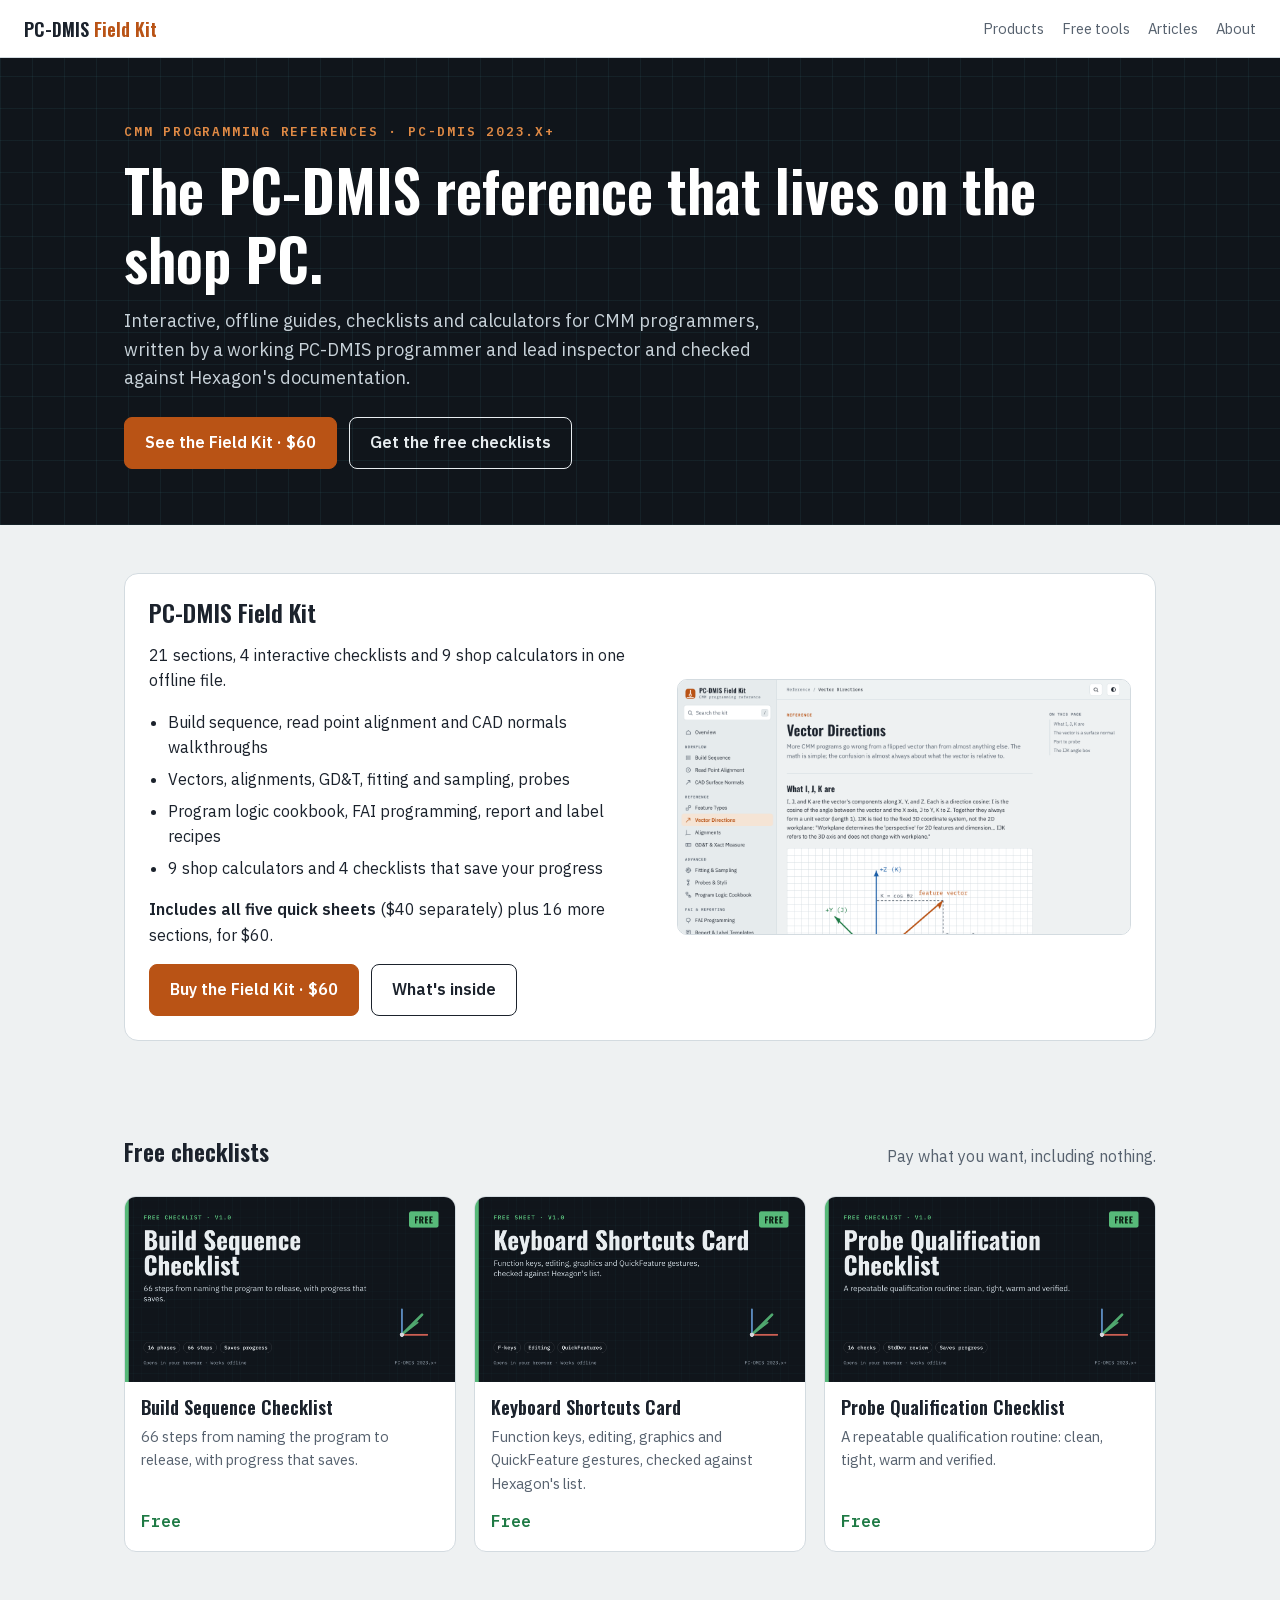
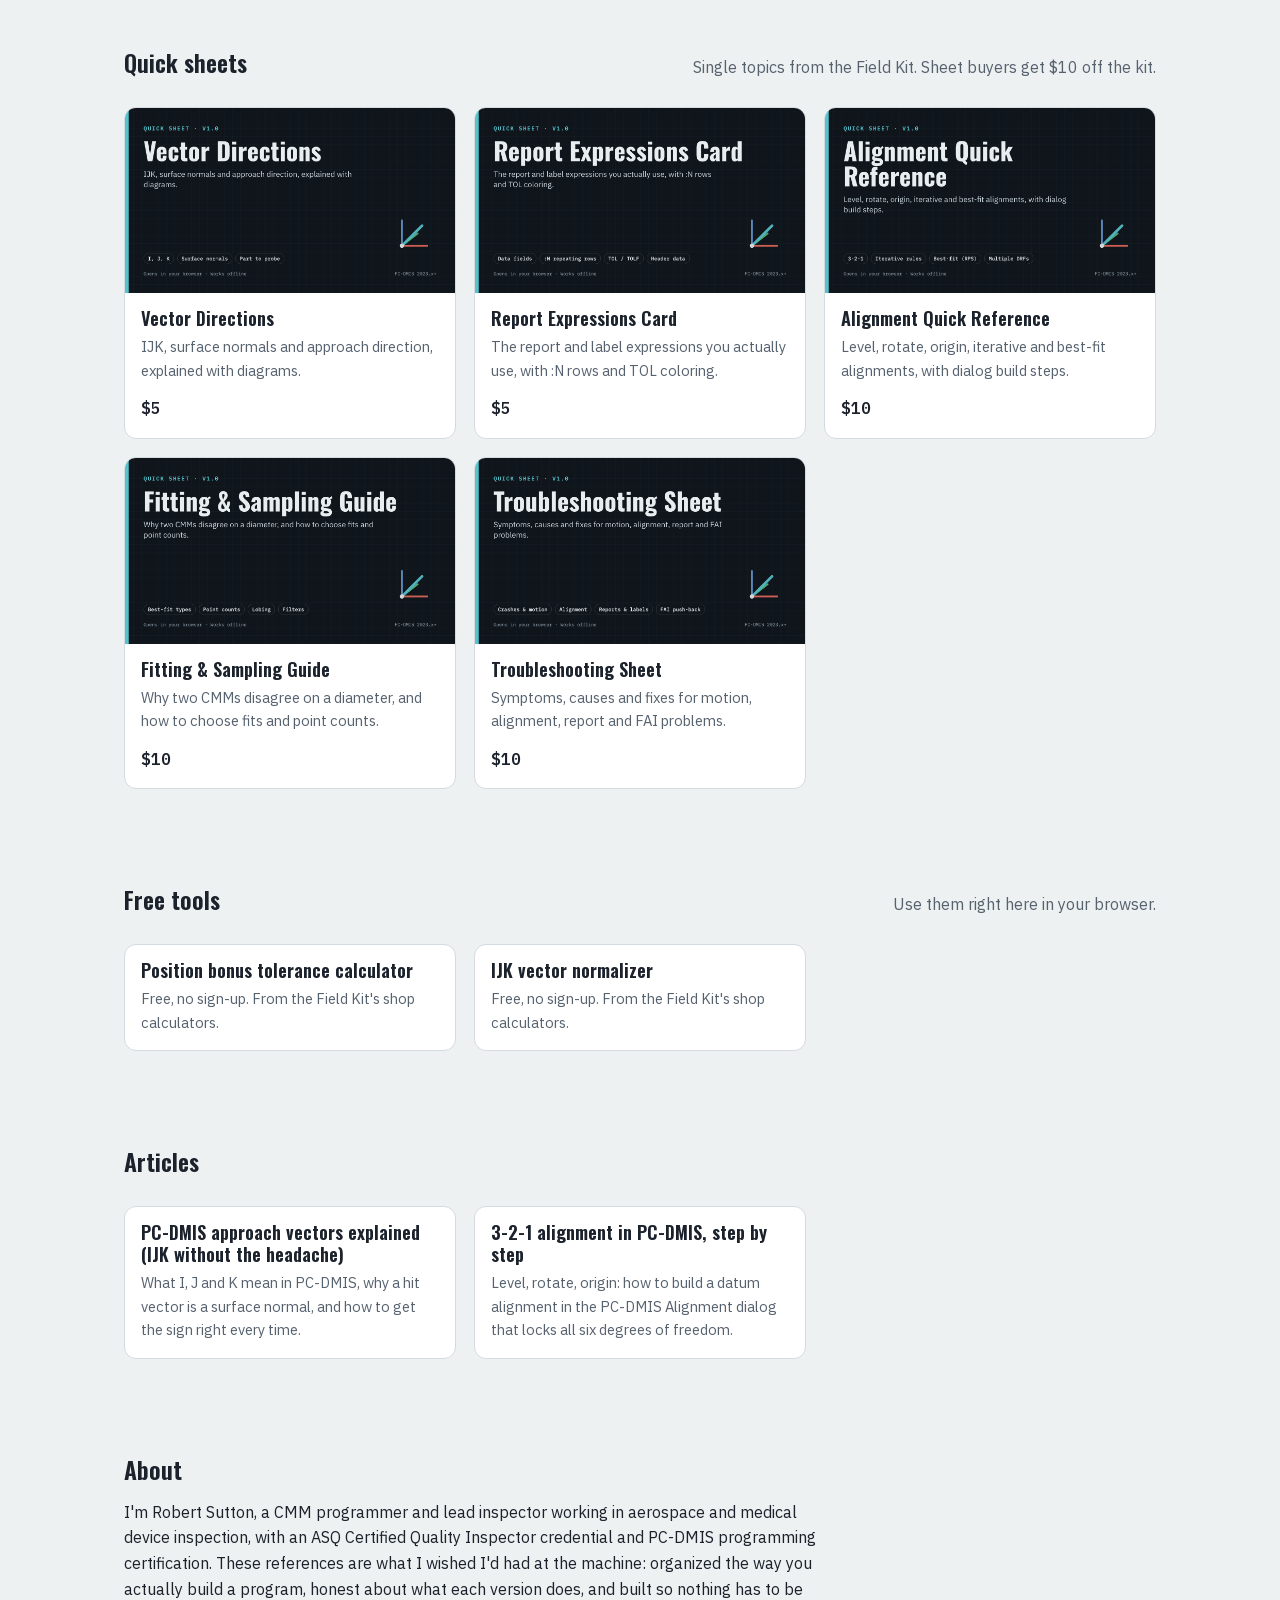
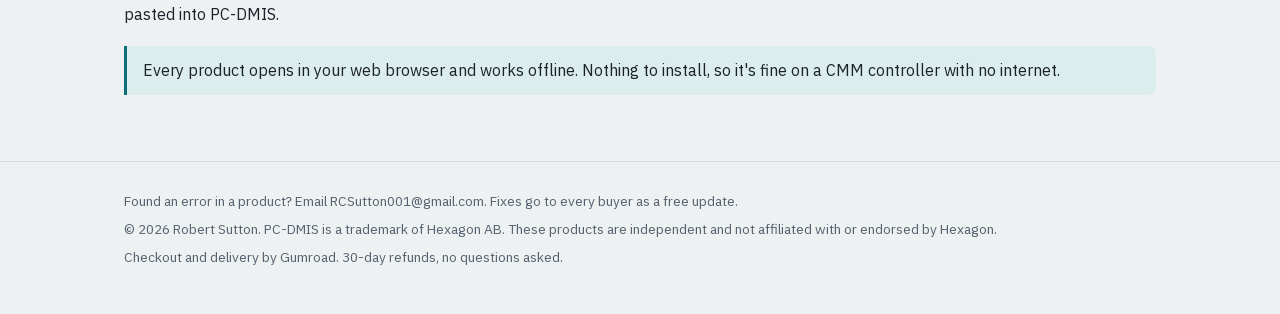
==== index.html @ 4159a002 "Store website v1.0 (staged for launch) Co-Authored-By: Claude Opus 5.5 <noreply@anthropic.com> Claud" ====
<!doctype html>
<html lang="en"><head><meta charset="utf-8"><meta name="viewport" content="width=device-width, initial-scale=1">
<title>PC-DMIS Field Kit · CMM programming references, checklists and calculators</title><meta name="description" content="Interactive offline PC-DMIS references for CMM programmers: the Field Kit, quick sheets, free checklists and free calculators.">
<link rel="canonical" href="https://robbmx07.github.io/gumroad-Latest/index.html">
<meta property="og:title" content="PC-DMIS Field Kit · CMM programming references, checklists and calculators"><meta property="og:description" content="Interactive offline PC-DMIS references for CMM programmers: the Field Kit, quick sheets, free checklists and free calculators.">
<meta property="og:type" content="website"><meta property="og:url" content="https://robbmx07.github.io/gumroad-Latest/index.html"><meta property="og:image" content="https://robbmx07.github.io/gumroad-Latest/img/field-kit-cover.png">
<meta name="twitter:card" content="summary_large_image">
<link rel="stylesheet" href="assets/fonts.css"><link rel="stylesheet" href="assets/site.css"><script type="application/ld+json">{"@context": "https://schema.org", "@type": "ItemList", "itemListElement": [{"@type": "ListItem", "position": 1, "url": "https://robbmx07.github.io/gumroad-Latest/products/field-kit.html", "name": "PC-DMIS Field Kit"}, {"@type": "ListItem", "position": 2, "url": "https://robbmx07.github.io/gumroad-Latest/products/vector-directions.html", "name": "Vector Directions"}, {"@type": "ListItem", "position": 3, "url": "https://robbmx07.github.io/gumroad-Latest/products/report-expressions.html", "name": "Report Expressions Card"}, {"@type": "ListItem", "position": 4, "url": "https://robbmx07.github.io/gumroad-Latest/products/alignment-reference.html", "name": "Alignment Quick Reference"}, {"@type": "ListItem", "position": 5, "url": "https://robbmx07.github.io/gumroad-Latest/products/fitting-sampling.html", "name": "Fitting & Sampling Guide"}, {"@type": "ListItem", "position": 6, "url": "https://robbmx07.github.io/gumroad-Latest/products/troubleshooting.html", "name": "Troubleshooting Sheet"}, {"@type": "ListItem", "position": 7, "url": "https://robbmx07.github.io/gumroad-Latest/products/build-sequence.html", "name": "Build Sequence Checklist"}, {"@type": "ListItem", "position": 8, "url": "https://robbmx07.github.io/gumroad-Latest/products/shortcuts.html", "name": "Keyboard Shortcuts Card"}, {"@type": "ListItem", "position": 9, "url": "https://robbmx07.github.io/gumroad-Latest/products/probe-qualification.html", "name": "Probe Qualification Checklist"}]}</script><script data-goatcounter="https://robbmxstore.goatcounter.com/count" async src="https://gc.zgo.at/count.js"></script>
</head><body>
<nav class="nav"><a class="brand" href="index.html">PC-DMIS <span>Field Kit</span></a><span class="sp"></span>
<a class="l" href="index.html#products">Products</a><a class="l" href="tools/bonus-tolerance-calculator.html">Free tools</a><a class="l" href="index.html#articles">Articles</a><a class="l" href="index.html#about">About</a></nav>
<header class="hero"><div class="wrap"><div class="eb">CMM programming references · PC-DMIS 2023.x+</div>
<h1>The PC-DMIS reference that lives on the shop PC.</h1>
<p>Interactive, offline guides, checklists and calculators for CMM programmers, written by a working PC-DMIS programmer and lead inspector and checked against Hexagon's documentation.</p>
<div class="btns"><a class="btn" href="products/field-kit.html">See the Field Kit · $60</a><a class="btn ghost" href="#free">Get the free checklists</a></div></div></header>
<main>
<section><div class="wrap"><div class="feature"><div><h2>PC-DMIS Field Kit</h2>
<p>21 sections, 4 interactive checklists and 9 shop calculators in one offline file.</p><ul class="ticks"><li>Build sequence, read point alignment and CAD normals walkthroughs</li><li>Vectors, alignments, GD&amp;T, fitting and sampling, probes</li><li>Program logic cookbook, FAI programming, report and label recipes</li><li>9 shop calculators and 4 checklists that save your progress</li></ul>
<p><b>Includes all five quick sheets</b> ($40 separately) plus 16 more sections, for $60.</p>
<div class="btns"><a class="btn" href="https://robbmx.gumroad.com/l/field-kit?ref=site">Buy the Field Kit · $60</a><a class="btn ghost" href="products/field-kit.html" style="color:var(--text)">What's inside</a></div></div>
<img src="img/field-kit-preview-2.png" alt="Field Kit vector directions page" loading="lazy" width="1280" height="720"></div></div></section>
<section id="free"><div class="wrap"><div class="sec-h"><h2>Free checklists</h2><p>Pay what you want, including nothing.</p></div><div class="grid"><a class="card" href="products/build-sequence.html"><img src="img/build-sequence-cover.png" alt="Build Sequence Checklist cover" loading="lazy" width="1280" height="720"><div class="b"><h3>Build Sequence Checklist</h3><p>66 steps from naming the program to release, with progress that saves.</p><div class="price free">Free</div></div></a><a class="card" href="products/shortcuts.html"><img src="img/shortcuts-cover.png" alt="Keyboard Shortcuts Card cover" loading="lazy" width="1280" height="720"><div class="b"><h3>Keyboard Shortcuts Card</h3><p>Function keys, editing, graphics and QuickFeature gestures, checked against Hexagon&#x27;s list.</p><div class="price free">Free</div></div></a><a class="card" href="products/probe-qualification.html"><img src="img/probe-qualification-cover.png" alt="Probe Qualification Checklist cover" loading="lazy" width="1280" height="720"><div class="b"><h3>Probe Qualification Checklist</h3><p>A repeatable qualification routine: clean, tight, warm and verified.</p><div class="price free">Free</div></div></a></div></div></section>
<section id="products"><div class="wrap"><div class="sec-h"><h2>Quick sheets</h2><p>Single topics from the Field Kit. Sheet buyers get $10 off the kit.</p></div><div class="grid"><a class="card" href="products/vector-directions.html"><img src="img/vector-directions-cover.png" alt="Vector Directions cover" loading="lazy" width="1280" height="720"><div class="b"><h3>Vector Directions</h3><p>IJK, surface normals and approach direction, explained with diagrams.</p><div class="price">$5</div></div></a><a class="card" href="products/report-expressions.html"><img src="img/report-expressions-cover.png" alt="Report Expressions Card cover" loading="lazy" width="1280" height="720"><div class="b"><h3>Report Expressions Card</h3><p>The report and label expressions you actually use, with :N rows and TOL coloring.</p><div class="price">$5</div></div></a><a class="card" href="products/alignment-reference.html"><img src="img/alignment-reference-cover.png" alt="Alignment Quick Reference cover" loading="lazy" width="1280" height="720"><div class="b"><h3>Alignment Quick Reference</h3><p>Level, rotate, origin, iterative and best-fit alignments, with dialog build steps.</p><div class="price">$10</div></div></a><a class="card" href="products/fitting-sampling.html"><img src="img/fitting-sampling-cover.png" alt="Fitting &amp; Sampling Guide cover" loading="lazy" width="1280" height="720"><div class="b"><h3>Fitting &amp; Sampling Guide</h3><p>Why two CMMs disagree on a diameter, and how to choose fits and point counts.</p><div class="price">$10</div></div></a><a class="card" href="products/troubleshooting.html"><img src="img/troubleshooting-cover.png" alt="Troubleshooting Sheet cover" loading="lazy" width="1280" height="720"><div class="b"><h3>Troubleshooting Sheet</h3><p>Symptoms, causes and fixes for motion, alignment, report and FAI problems.</p><div class="price">$10</div></div></a></div></div></section>
<section><div class="wrap"><div class="sec-h"><h2>Free tools</h2><p>Use them right here in your browser.</p></div><div class="grid">
<a class="card" href="tools/bonus-tolerance-calculator.html"><div class="b"><h3>Position bonus tolerance calculator</h3><p>Free, no sign-up. From the Field Kit's shop calculators.</p></div></a><a class="card" href="tools/ijk-vector-normalizer.html"><div class="b"><h3>IJK vector normalizer</h3><p>Free, no sign-up. From the Field Kit's shop calculators.</p></div></a></div></div></section>
<section id="articles"><div class="wrap"><div class="sec-h"><h2>Articles</h2></div><div class="grid">
<a class="card" href="articles/pc-dmis-approach-vectors-explained.html"><div class="b"><h3>PC-DMIS approach vectors explained (IJK without the headache)</h3><p>What I, J and K mean in PC-DMIS, why a hit vector is a surface normal, and how to get the sign right every time.</p></div></a><a class="card" href="articles/3-2-1-alignment-in-pc-dmis.html"><div class="b"><h3>3-2-1 alignment in PC-DMIS, step by step</h3><p>Level, rotate, origin: how to build a datum alignment in the PC-DMIS Alignment dialog that locks all six degrees of freedom.</p></div></a></div></div></section>
<section id="about"><div class="wrap"><h2>About</h2><p style="max-width:70ch">I'm Robert Sutton, a CMM programmer and lead inspector working in aerospace and medical device inspection, with an ASQ Certified Quality Inspector credential and PC-DMIS programming certification. These references are what I wished I'd had at the machine: organized the way you actually build a program, honest about what each version does, and built so nothing has to be pasted into PC-DMIS.</p>
<div class="note">Every product opens in your web browser and works offline. Nothing to install, so it's fine on a CMM controller with no internet.</div></div></section>
</main>
<footer class="foot"><div class="wrap"><p>Found an error in a product? Email RCSutton001@gmail.com. Fixes go to every buyer as a free update.</p>
<p>© 2026 Robert Sutton. PC-DMIS is a trademark of Hexagon AB. These products are independent and not affiliated with or endorsed by Hexagon.</p>
<p>Checkout and delivery by Gumroad. 30-day refunds, no questions asked.</p></div></footer>
</body></html>
---- assets/fonts.css ----
/* Fonts: Oswald, IBM Plex Sans, IBM Plex Mono, Archivo. SIL Open Font License 1.1 (scripts.sil.org/OFL). Subset and embedded for offline use. */
@font-face{font-family:'Oswald';font-style:normal;font-weight:500;font-display:swap;src:url([data-uri]) format('woff')}
@font-face{font-family:'Oswald';font-style:normal;font-weight:600;font-display:swap;src:url([data-uri]) format('woff')}
@font-face{font-family:'Oswald';font-style:normal;font-weight:700;font-display:swap;src:url([data-uri]) format('woff')}
@font-face{font-family:'IBM Plex Sans';font-style:normal;font-weight:400;font-display:swap;src:url([data-uri]) format('woff')}
@font-face{font-family:'IBM Plex Sans';font-style:normal;font-weight:500;font-display:swap;src:url([data-uri]) format('woff')}
@font-face{font-family:'IBM Plex Sans';font-style:normal;font-weight:600;font-display:swap;src:url([data-uri]) format('woff')}
@font-face{font-family:'IBM Plex Sans';font-style:italic;font-weight:400;font-display:swap;src:url([data-uri]) format('woff')}
@font-face{font-family:'IBM Plex Mono';font-style:normal;font-weight:400;font-display:swap;src:url([data-uri]) format('woff')}
@font-face{font-family:'IBM Plex Mono';font-style:normal;font-weight:500;font-display:swap;src:url([data-uri]) format('woff')}
@font-face{font-family:'IBM Plex Mono';font-style:normal;font-weight:600;font-display:swap;src:url([data-uri]) format('woff')}
---- assets/site.css ----
:root{--bg:#eef1f2;--surface:#fff;--surface-2:#e4e9eb;--text:#1b222c;--muted:#57626f;--line:#d3dbe0;--accent:#b95315;--accent-soft:#f5e4d5;--accent-ink:#fff;--teal:#0f6e78;--teal-soft:#dcedee;--ok:#1f7a45;--ok-soft:#dcefe3;--bad:#b23a2c;--code:#e9eef0;--hero:#10151b;--hero-ink:#e8edf0;
--fd:"Oswald","Arial Narrow",Arial,sans-serif;--fb:"IBM Plex Sans",system-ui,-apple-system,"Segoe UI",sans-serif;--fm:"IBM Plex Mono",ui-monospace,Consolas,monospace}
@media (prefers-color-scheme:dark){:root{--bg:#10151b;--surface:#171d25;--surface-2:#1f2731;--text:#e8edf0;--muted:#9aa7b3;--line:#2b3541;--accent:#e08a45;--accent-soft:#3a2a1c;--accent-ink:#1a1008;--teal:#57c2cc;--teal-soft:#173238;--ok:#57b979;--ok-soft:#173222;--bad:#e2685a;--code:#1b232c;--hero:#0b0f14}}
*{box-sizing:border-box}img{max-width:100%;height:auto}body{margin:0;background:var(--bg);color:var(--text);font-family:var(--fb);font-size:16px;line-height:1.6}
a{color:var(--teal)}h1,h2,h3{font-family:var(--fd);font-weight:600;line-height:1.2;margin:0 0 .5em}
code{font-family:var(--fm);font-size:.9em;background:var(--code);padding:1px 5px;border-radius:4px;overflow-wrap:anywhere}
.nav{display:flex;align-items:center;gap:18px;padding:14px 24px;background:var(--surface);border-bottom:1px solid var(--line);position:sticky;top:0;z-index:5;flex-wrap:wrap}
.nav .brand{font-family:var(--fd);font-weight:600;font-size:1.15rem;color:var(--text);text-decoration:none}.nav .brand span{color:var(--accent)}
.nav .sp{flex:1}.nav a.l{color:var(--muted);text-decoration:none;font-size:.92rem}.nav a.l:hover{color:var(--text)}
.wrap{max-width:1080px;margin:0 auto;padding:0 24px}
.hero{background:var(--hero);color:var(--hero-ink);padding:64px 0 56px;background-image:repeating-linear-gradient(0deg,rgba(87,194,204,.07) 0 1px,transparent 1px 32px),repeating-linear-gradient(90deg,rgba(87,194,204,.07) 0 1px,transparent 1px 32px)}
.hero .eb{font-family:var(--fm);font-size:.8rem;letter-spacing:.14em;text-transform:uppercase;color:#e08a45;font-weight:600}
.hero h1{font-size:clamp(2.2rem,5vw,3.6rem);margin:12px 0 14px;color:#fff}.hero p{max-width:62ch;font-size:1.12rem;color:#c9d3da;margin:0 0 24px}
.btn{display:inline-flex;align-items:center;gap:8px;padding:12px 20px;border-radius:8px;font-weight:600;text-decoration:none;border:1.5px solid var(--accent);background:var(--accent);color:var(--accent-ink)}
.btn.ghost{background:transparent;color:inherit;border-color:currentColor}.btns{display:flex;gap:12px;flex-wrap:wrap}
section{padding:48px 0}.sec-h{display:flex;align-items:baseline;justify-content:space-between;gap:12px;flex-wrap:wrap;margin-bottom:18px}.sec-h p{margin:0;color:var(--muted)}
.grid{display:grid;grid-template-columns:repeat(auto-fill,minmax(250px,1fr));gap:18px}
.card{background:var(--surface);border:1px solid var(--line);border-radius:12px;overflow:hidden;display:flex;flex-direction:column;text-decoration:none;color:var(--text)}
.card img{width:100%;height:auto;aspect-ratio:16/9;object-fit:cover;display:block;background:var(--hero)}
.card .b{padding:14px 16px 16px;display:flex;flex-direction:column;gap:6px;flex:1}.card h3{font-size:1.15rem;margin:0}.card p{margin:0;color:var(--muted);font-size:.92rem}
.price{font-family:var(--fm);font-weight:600;margin-top:auto;padding-top:8px}.price.free{color:var(--ok)}
.feature{display:grid;grid-template-columns:1.1fr 1fr;gap:28px;align-items:center;background:var(--surface);border:1px solid var(--line);border-radius:14px;padding:24px}
.feature img{width:100%;border-radius:10px;border:1px solid var(--line)}
ul.ticks{padding-left:1.2em;margin:0 0 16px}ul.ticks li{margin:0 0 6px}
.note{border-left:3px solid var(--teal);background:var(--teal-soft);padding:12px 16px;border-radius:0 8px 8px 0;margin:18px 0}
.foot{border-top:1px solid var(--line);padding:28px 0 40px;color:var(--muted);font-size:.86rem}.foot p{margin:0 0 6px}
.prod{display:grid;grid-template-columns:1.3fr 1fr;gap:32px;align-items:start;padding:36px 0}
.prod img.cover{width:100%;border-radius:12px;border:1px solid var(--line)}
.buybox{background:var(--surface);border:1px solid var(--line);border-radius:12px;padding:20px;position:sticky;top:80px}
.buybox .p{font-family:var(--fd);font-size:2.2rem;font-weight:600}.buybox ul{padding-left:1.1em;color:var(--muted);font-size:.92rem}
.shots{display:grid;grid-template-columns:repeat(auto-fill,minmax(300px,1fr));gap:14px}.shots img{width:100%;border-radius:10px;border:1px solid var(--line)}
.faq dt{font-weight:600;margin-top:14px}.faq dd{margin:4px 0 0;color:var(--muted)}
article{max-width:72ch}article h2{margin-top:1.6em}article table{border-collapse:collapse;width:100%;font-size:.94rem;margin:12px 0}article th,article td{border-bottom:1px solid var(--line);padding:8px;text-align:left}
.cta{background:var(--accent-soft);border:1px solid var(--accent);border-radius:12px;padding:18px 20px;margin:28px 0}
.calc{background:var(--surface);border:1px solid var(--line);border-radius:12px;padding:20px;max-width:720px}
.calc .row{display:grid;grid-template-columns:repeat(auto-fit,minmax(150px,1fr));gap:12px;margin-bottom:12px}
.calc label{display:block;font-size:.84rem;font-weight:600;margin-bottom:4px}.calc input,.calc select{width:100%;padding:9px 10px;border-radius:8px;border:1px solid var(--line);background:var(--surface);color:var(--text);font:inherit}
.out{display:grid;grid-template-columns:repeat(auto-fit,minmax(150px,1fr));gap:10px;margin-top:14px}.out div{background:var(--surface-2);border-radius:8px;padding:10px 12px}.out span{display:block;font-family:var(--fm);font-size:.72rem;text-transform:uppercase;letter-spacing:.08em;color:var(--muted)}.out b{font-family:var(--fm);font-size:1.15rem}
.msg{margin-top:10px;font-size:.92rem}.pass{color:var(--ok);font-weight:700}.fail{color:var(--bad);font-weight:700}
@media (max-width:820px){.feature,.prod{grid-template-columns:1fr}.buybox{position:static}.nav{padding:12px 16px}.wrap{padding:0 16px}}
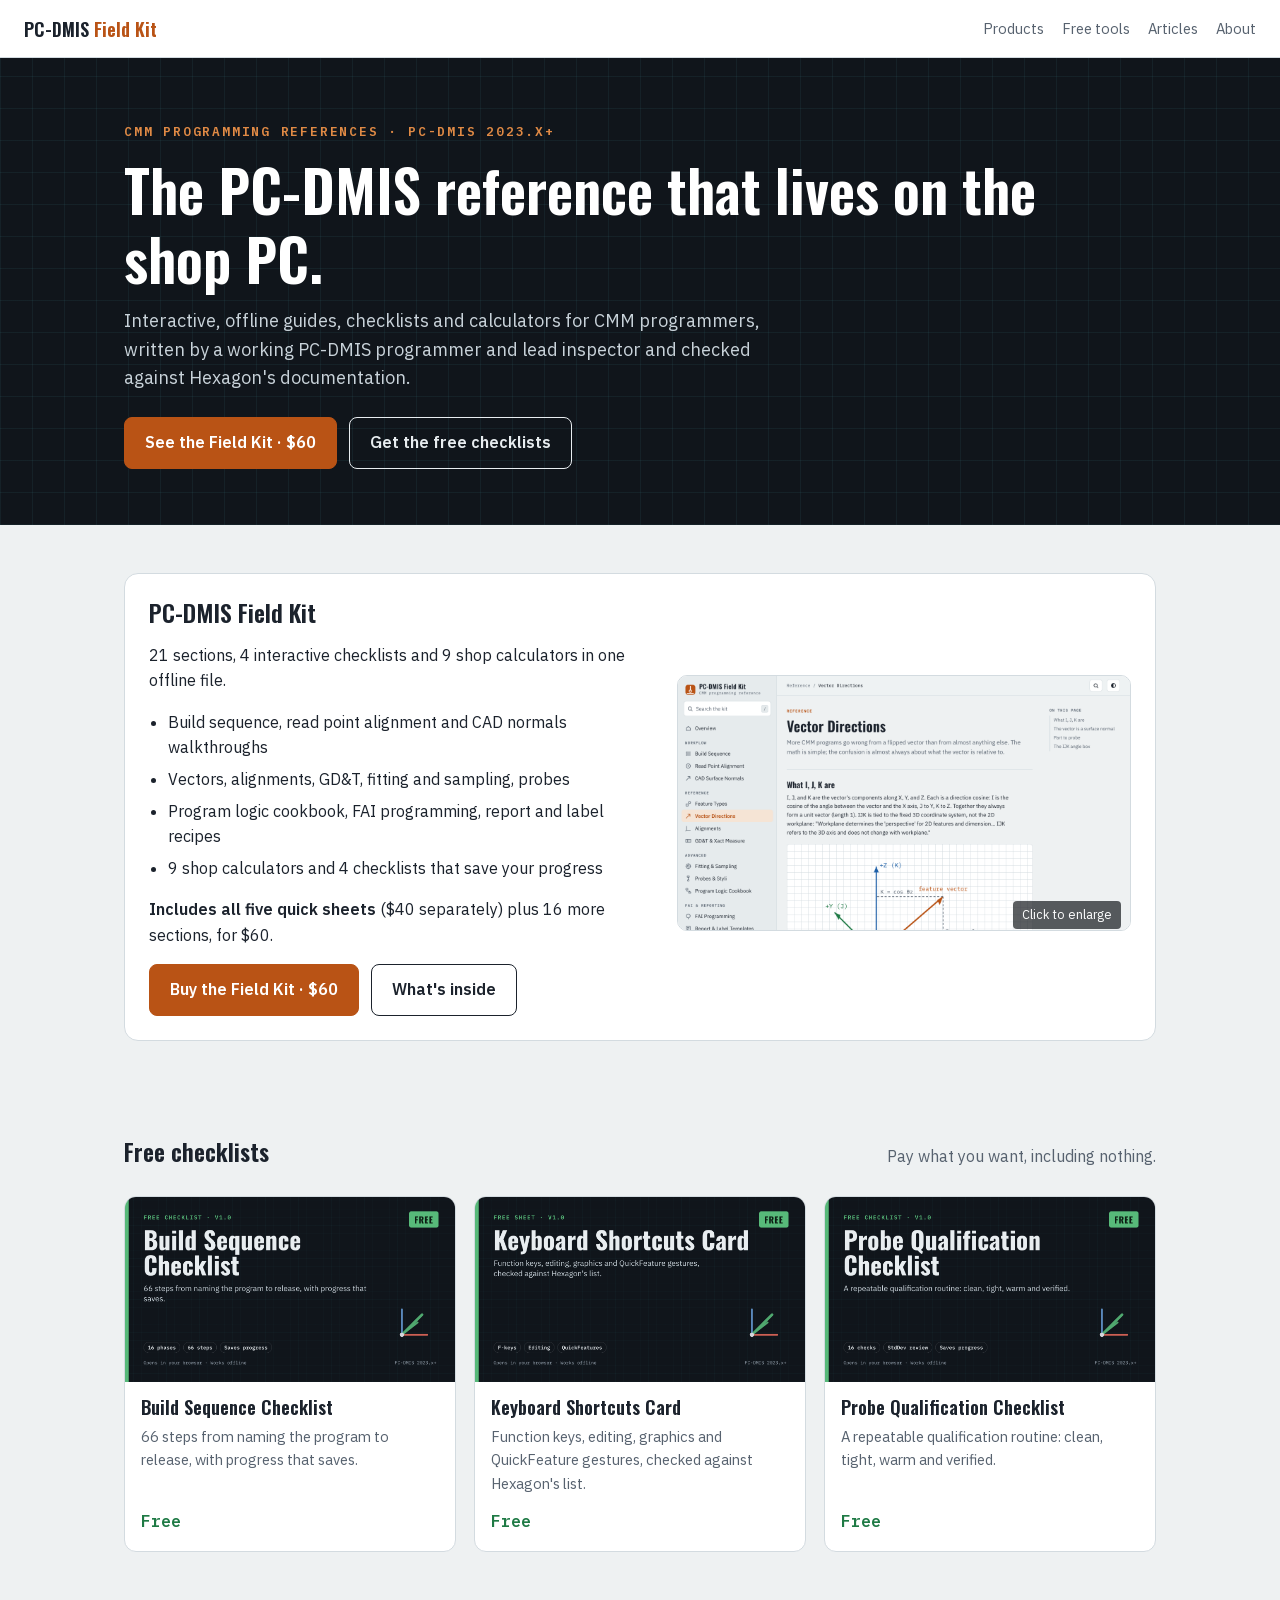
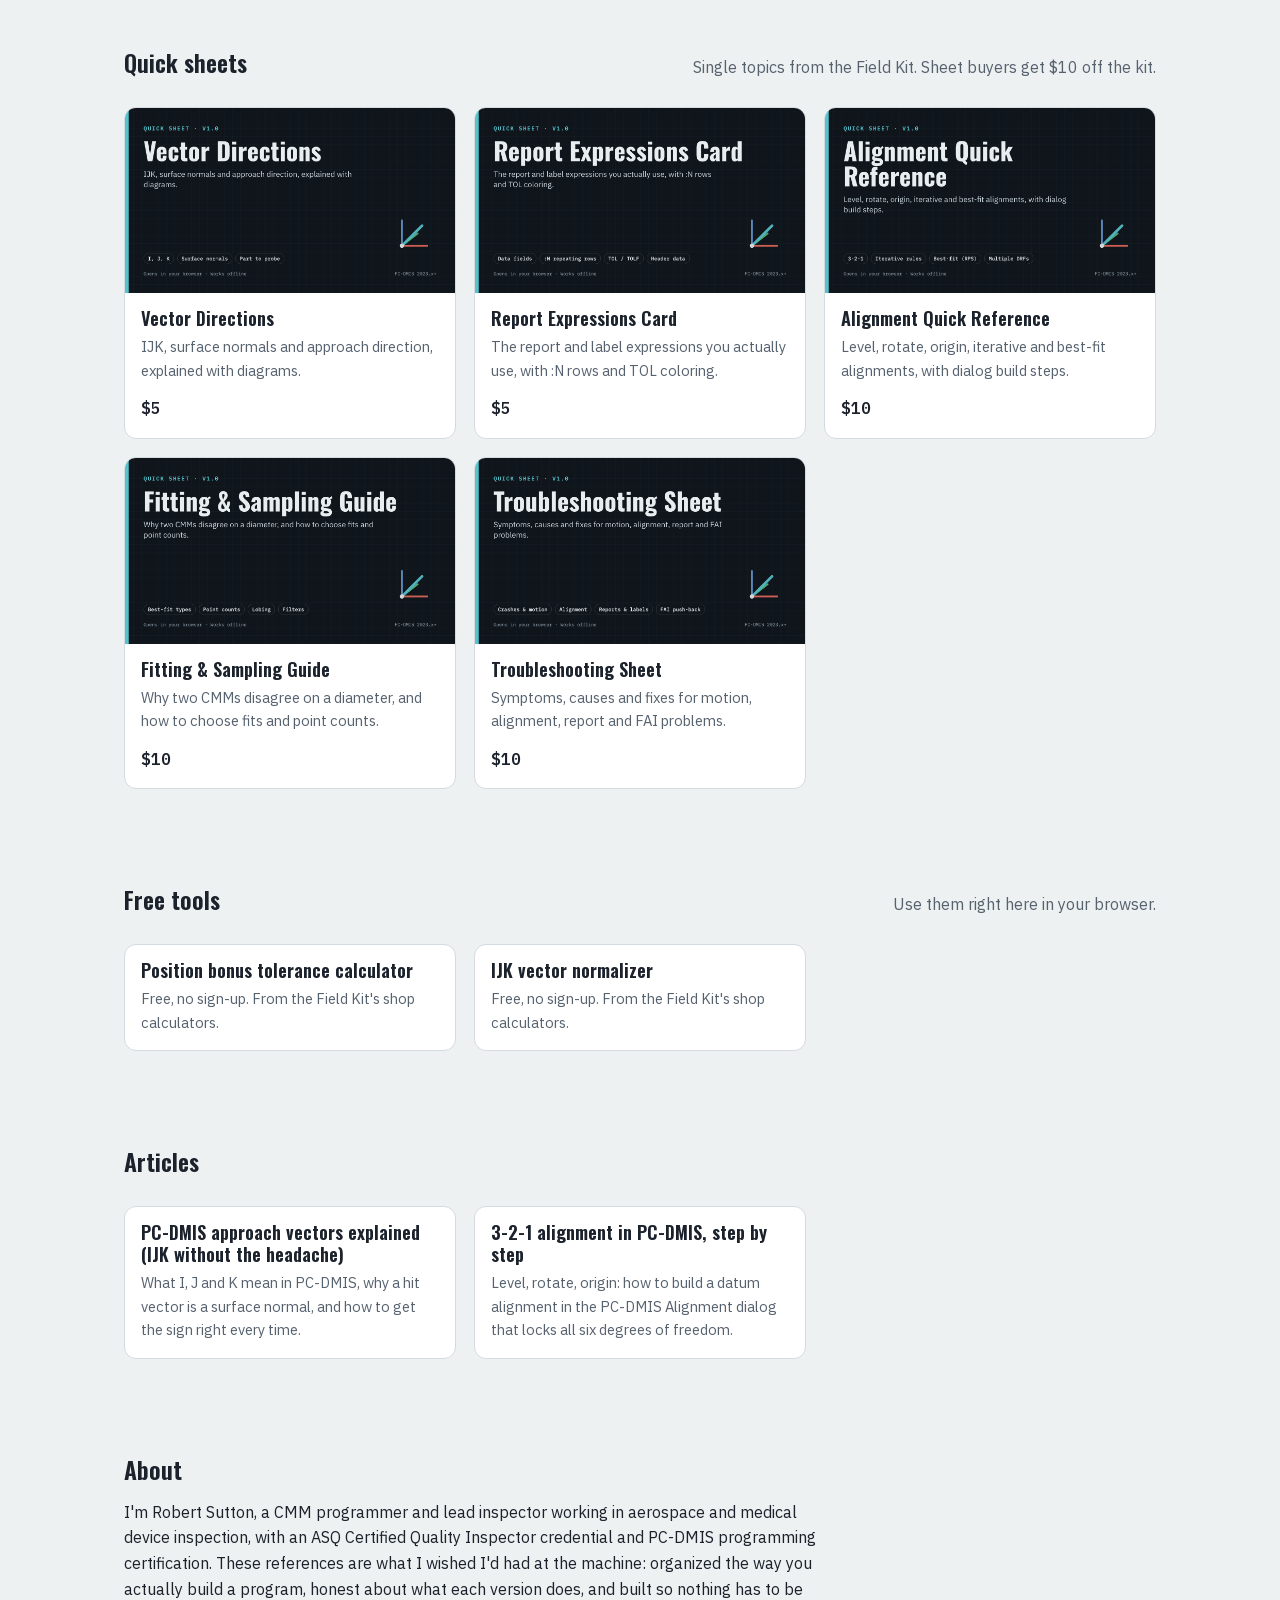
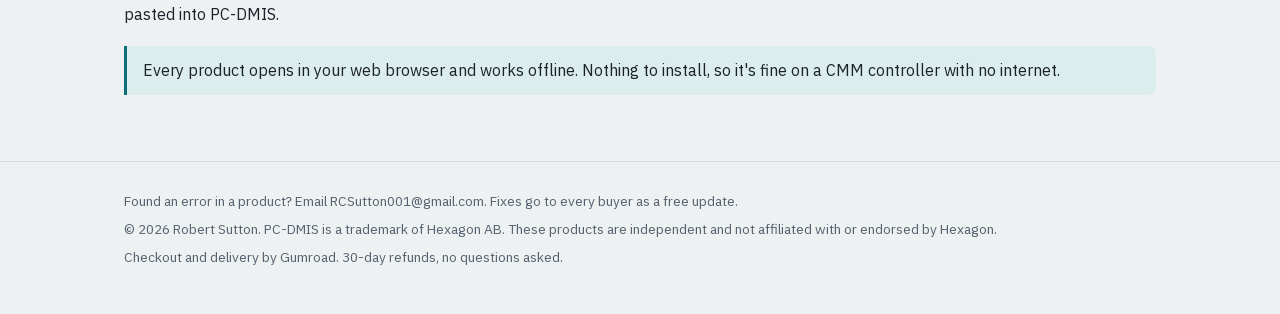
==== commit 47120c88: "Click-to-enlarge screenshots; 2x-resolution previews Co-Authored-By: Claude Opus 5.5 <noreply@anthro" ====
--- a/index.html
+++ b/index.html
@@ -1,11 +1,11 @@
 <!doctype html>
 <html lang="en"><head><meta charset="utf-8"><meta name="viewport" content="width=device-width, initial-scale=1">
 <title>PC-DMIS Field Kit · CMM programming references, checklists and calculators</title><meta name="description" content="Interactive offline PC-DMIS references for CMM programmers: the Field Kit, quick sheets, free checklists and free calculators.">
-<link rel="canonical" href="https://robbmx07.github.io/gumroad-Latest/index.html">
+<link rel="canonical" href="https://robbmx07.github.io/pc-dmis-tools/index.html">
 <meta property="og:title" content="PC-DMIS Field Kit · CMM programming references, checklists and calculators"><meta property="og:description" content="Interactive offline PC-DMIS references for CMM programmers: the Field Kit, quick sheets, free checklists and free calculators.">
-<meta property="og:type" content="website"><meta property="og:url" content="https://robbmx07.github.io/gumroad-Latest/index.html"><meta property="og:image" content="https://robbmx07.github.io/gumroad-Latest/img/field-kit-cover.png">
+<meta property="og:type" content="website"><meta property="og:url" content="https://robbmx07.github.io/pc-dmis-tools/index.html"><meta property="og:image" content="https://robbmx07.github.io/pc-dmis-tools/img/field-kit-cover.png">
 <meta name="twitter:card" content="summary_large_image">
-<link rel="stylesheet" href="assets/fonts.css"><link rel="stylesheet" href="assets/site.css"><script type="application/ld+json">{"@context": "https://schema.org", "@type": "ItemList", "itemListElement": [{"@type": "ListItem", "position": 1, "url": "https://robbmx07.github.io/gumroad-Latest/products/field-kit.html", "name": "PC-DMIS Field Kit"}, {"@type": "ListItem", "position": 2, "url": "https://robbmx07.github.io/gumroad-Latest/products/vector-directions.html", "name": "Vector Directions"}, {"@type": "ListItem", "position": 3, "url": "https://robbmx07.github.io/gumroad-Latest/products/report-expressions.html", "name": "Report Expressions Card"}, {"@type": "ListItem", "position": 4, "url": "https://robbmx07.github.io/gumroad-Latest/products/alignment-reference.html", "name": "Alignment Quick Reference"}, {"@type": "ListItem", "position": 5, "url": "https://robbmx07.github.io/gumroad-Latest/products/fitting-sampling.html", "name": "Fitting & Sampling Guide"}, {"@type": "ListItem", "position": 6, "url": "https://robbmx07.github.io/gumroad-Latest/products/troubleshooting.html", "name": "Troubleshooting Sheet"}, {"@type": "ListItem", "position": 7, "url": "https://robbmx07.github.io/gumroad-Latest/products/build-sequence.html", "name": "Build Sequence Checklist"}, {"@type": "ListItem", "position": 8, "url": "https://robbmx07.github.io/gumroad-Latest/products/shortcuts.html", "name": "Keyboard Shortcuts Card"}, {"@type": "ListItem", "position": 9, "url": "https://robbmx07.github.io/gumroad-Latest/products/probe-qualification.html", "name": "Probe Qualification Checklist"}]}</script><script data-goatcounter="https://robbmxstore.goatcounter.com/count" async src="https://gc.zgo.at/count.js"></script>
+<link rel="stylesheet" href="assets/fonts.css"><link rel="stylesheet" href="assets/site.css"><script type="application/ld+json">{"@context": "https://schema.org", "@type": "ItemList", "itemListElement": [{"@type": "ListItem", "position": 1, "url": "https://robbmx07.github.io/pc-dmis-tools/products/field-kit.html", "name": "PC-DMIS Field Kit"}, {"@type": "ListItem", "position": 2, "url": "https://robbmx07.github.io/pc-dmis-tools/products/vector-directions.html", "name": "Vector Directions"}, {"@type": "ListItem", "position": 3, "url": "https://robbmx07.github.io/pc-dmis-tools/products/report-expressions.html", "name": "Report Expressions Card"}, {"@type": "ListItem", "position": 4, "url": "https://robbmx07.github.io/pc-dmis-tools/products/alignment-reference.html", "name": "Alignment Quick Reference"}, {"@type": "ListItem", "position": 5, "url": "https://robbmx07.github.io/pc-dmis-tools/products/fitting-sampling.html", "name": "Fitting & Sampling Guide"}, {"@type": "ListItem", "position": 6, "url": "https://robbmx07.github.io/pc-dmis-tools/products/troubleshooting.html", "name": "Troubleshooting Sheet"}, {"@type": "ListItem", "position": 7, "url": "https://robbmx07.github.io/pc-dmis-tools/products/build-sequence.html", "name": "Build Sequence Checklist"}, {"@type": "ListItem", "position": 8, "url": "https://robbmx07.github.io/pc-dmis-tools/products/shortcuts.html", "name": "Keyboard Shortcuts Card"}, {"@type": "ListItem", "position": 9, "url": "https://robbmx07.github.io/pc-dmis-tools/products/probe-qualification.html", "name": "Probe Qualification Checklist"}]}</script><script data-goatcounter="https://robbmxstore.goatcounter.com/count" async src="https://gc.zgo.at/count.js"></script>
 </head><body>
 <nav class="nav"><a class="brand" href="index.html">PC-DMIS <span>Field Kit</span></a><span class="sp"></span>
 <a class="l" href="index.html#products">Products</a><a class="l" href="tools/bonus-tolerance-calculator.html">Free tools</a><a class="l" href="index.html#articles">Articles</a><a class="l" href="index.html#about">About</a></nav>
@@ -18,7 +18,7 @@
 <p>21 sections, 4 interactive checklists and 9 shop calculators in one offline file.</p><ul class="ticks"><li>Build sequence, read point alignment and CAD normals walkthroughs</li><li>Vectors, alignments, GD&amp;T, fitting and sampling, probes</li><li>Program logic cookbook, FAI programming, report and label recipes</li><li>9 shop calculators and 4 checklists that save your progress</li></ul>
 <p><b>Includes all five quick sheets</b> ($40 separately) plus 16 more sections, for $60.</p>
 <div class="btns"><a class="btn" href="https://robbmx.gumroad.com/l/field-kit?ref=site">Buy the Field Kit · $60</a><a class="btn ghost" href="products/field-kit.html" style="color:var(--text)">What's inside</a></div></div>
-<img src="img/field-kit-preview-2.png" alt="Field Kit vector directions page" loading="lazy" width="1280" height="720"></div></div></section>
+<a class="zoom" href="img/field-kit-preview-2.png"><img src="img/field-kit-preview-2.png" alt="Field Kit vector directions page" loading="lazy" width="1280" height="720"></a></div></div></section>
 <section id="free"><div class="wrap"><div class="sec-h"><h2>Free checklists</h2><p>Pay what you want, including nothing.</p></div><div class="grid"><a class="card" href="products/build-sequence.html"><img src="img/build-sequence-cover.png" alt="Build Sequence Checklist cover" loading="lazy" width="1280" height="720"><div class="b"><h3>Build Sequence Checklist</h3><p>66 steps from naming the program to release, with progress that saves.</p><div class="price free">Free</div></div></a><a class="card" href="products/shortcuts.html"><img src="img/shortcuts-cover.png" alt="Keyboard Shortcuts Card cover" loading="lazy" width="1280" height="720"><div class="b"><h3>Keyboard Shortcuts Card</h3><p>Function keys, editing, graphics and QuickFeature gestures, checked against Hexagon&#x27;s list.</p><div class="price free">Free</div></div></a><a class="card" href="products/probe-qualification.html"><img src="img/probe-qualification-cover.png" alt="Probe Qualification Checklist cover" loading="lazy" width="1280" height="720"><div class="b"><h3>Probe Qualification Checklist</h3><p>A repeatable qualification routine: clean, tight, warm and verified.</p><div class="price free">Free</div></div></a></div></div></section>
 <section id="products"><div class="wrap"><div class="sec-h"><h2>Quick sheets</h2><p>Single topics from the Field Kit. Sheet buyers get $10 off the kit.</p></div><div class="grid"><a class="card" href="products/vector-directions.html"><img src="img/vector-directions-cover.png" alt="Vector Directions cover" loading="lazy" width="1280" height="720"><div class="b"><h3>Vector Directions</h3><p>IJK, surface normals and approach direction, explained with diagrams.</p><div class="price">$5</div></div></a><a class="card" href="products/report-expressions.html"><img src="img/report-expressions-cover.png" alt="Report Expressions Card cover" loading="lazy" width="1280" height="720"><div class="b"><h3>Report Expressions Card</h3><p>The report and label expressions you actually use, with :N rows and TOL coloring.</p><div class="price">$5</div></div></a><a class="card" href="products/alignment-reference.html"><img src="img/alignment-reference-cover.png" alt="Alignment Quick Reference cover" loading="lazy" width="1280" height="720"><div class="b"><h3>Alignment Quick Reference</h3><p>Level, rotate, origin, iterative and best-fit alignments, with dialog build steps.</p><div class="price">$10</div></div></a><a class="card" href="products/fitting-sampling.html"><img src="img/fitting-sampling-cover.png" alt="Fitting &amp; Sampling Guide cover" loading="lazy" width="1280" height="720"><div class="b"><h3>Fitting &amp; Sampling Guide</h3><p>Why two CMMs disagree on a diameter, and how to choose fits and point counts.</p><div class="price">$10</div></div></a><a class="card" href="products/troubleshooting.html"><img src="img/troubleshooting-cover.png" alt="Troubleshooting Sheet cover" loading="lazy" width="1280" height="720"><div class="b"><h3>Troubleshooting Sheet</h3><p>Symptoms, causes and fixes for motion, alignment, report and FAI problems.</p><div class="price">$10</div></div></a></div></div></section>
 <section><div class="wrap"><div class="sec-h"><h2>Free tools</h2><p>Use them right here in your browser.</p></div><div class="grid">
@@ -31,4 +31,10 @@
 <footer class="foot"><div class="wrap"><p>Found an error in a product? Email RCSutton001@gmail.com. Fixes go to every buyer as a free update.</p>
 <p>© 2026 Robert Sutton. PC-DMIS is a trademark of Hexagon AB. These products are independent and not affiliated with or endorsed by Hexagon.</p>
 <p>Checkout and delivery by Gumroad. 30-day refunds, no questions asked.</p></div></footer>
+<div class="lb" id="lb" hidden><span class="hint">Click the image for full size. Esc or click outside to close.</span><button class="x" type="button" aria-label="Close">Close ✕</button><img alt=""></div>
+<script>(function(){var lb=document.getElementById('lb');if(!lb)return;var im=lb.querySelector('img');
+function close(){lb.hidden=true;lb.classList.remove('full');im.src='';document.body.style.overflow=''}
+document.addEventListener('click',function(e){var a=e.target.closest&&e.target.closest('a.zoom');if(a){e.preventDefault();im.src=a.href;im.alt=(a.querySelector('img')||{}).alt||'';lb.hidden=false;document.body.style.overflow='hidden';lb.querySelector('.x').focus();return}
+if(!lb.hidden){if(e.target===im){lb.classList.toggle('full');e.stopPropagation();return}if(lb.contains(e.target))close()}});
+document.addEventListener('keydown',function(e){if(e.key==='Escape'&&!lb.hidden)close()});})();</script>
 </body></html>
--- a/assets/site.css
+++ b/assets/site.css
@@ -39,3 +39,15 @@
 .out{display:grid;grid-template-columns:repeat(auto-fit,minmax(150px,1fr));gap:10px;margin-top:14px}.out div{background:var(--surface-2);border-radius:8px;padding:10px 12px}.out span{display:block;font-family:var(--fm);font-size:.72rem;text-transform:uppercase;letter-spacing:.08em;color:var(--muted)}.out b{font-family:var(--fm);font-size:1.15rem}
 .msg{margin-top:10px;font-size:.92rem}.pass{color:var(--ok);font-weight:700}.fail{color:var(--bad);font-weight:700}
 @media (max-width:820px){.feature,.prod{grid-template-columns:1fr}.buybox{position:static}.nav{padding:12px 16px}.wrap{padding:0 16px}}
+
+a.zoom{display:block;position:relative;cursor:zoom-in;border-radius:inherit}
+a.zoom::after{content:"Click to enlarge";position:absolute;right:10px;bottom:10px;background:rgba(10,14,18,.78);color:#fff;font-size:.78rem;padding:4px 9px;border-radius:4px;opacity:.85;pointer-events:none}
+a.zoom:hover::after,a.zoom:focus-visible::after{opacity:1}
+a.zoom:focus-visible{outline:3px solid var(--accent,#3b82f6);outline-offset:3px}
+.lb{position:fixed;inset:0;z-index:100;background:rgba(6,9,12,.92);display:flex;align-items:center;justify-content:center;padding:48px 16px 16px;cursor:zoom-out}
+.lb[hidden]{display:none}
+.lb img{max-width:100%;max-height:100%;width:auto;height:auto;object-fit:contain;box-shadow:0 10px 40px rgba(0,0,0,.6);background:#fff}
+.lb.full{overflow:auto;align-items:flex-start;justify-content:flex-start;cursor:zoom-out}
+.lb.full img{max-width:none;max-height:none;width:2560px}
+.lb .x{position:fixed;top:10px;right:14px;background:#fff;color:#111;border:0;border-radius:6px;font:600 15px/1 system-ui,sans-serif;padding:9px 13px;cursor:pointer}
+.lb .hint{position:fixed;top:16px;left:16px;color:#cfd6dc;font:13px system-ui,sans-serif}
